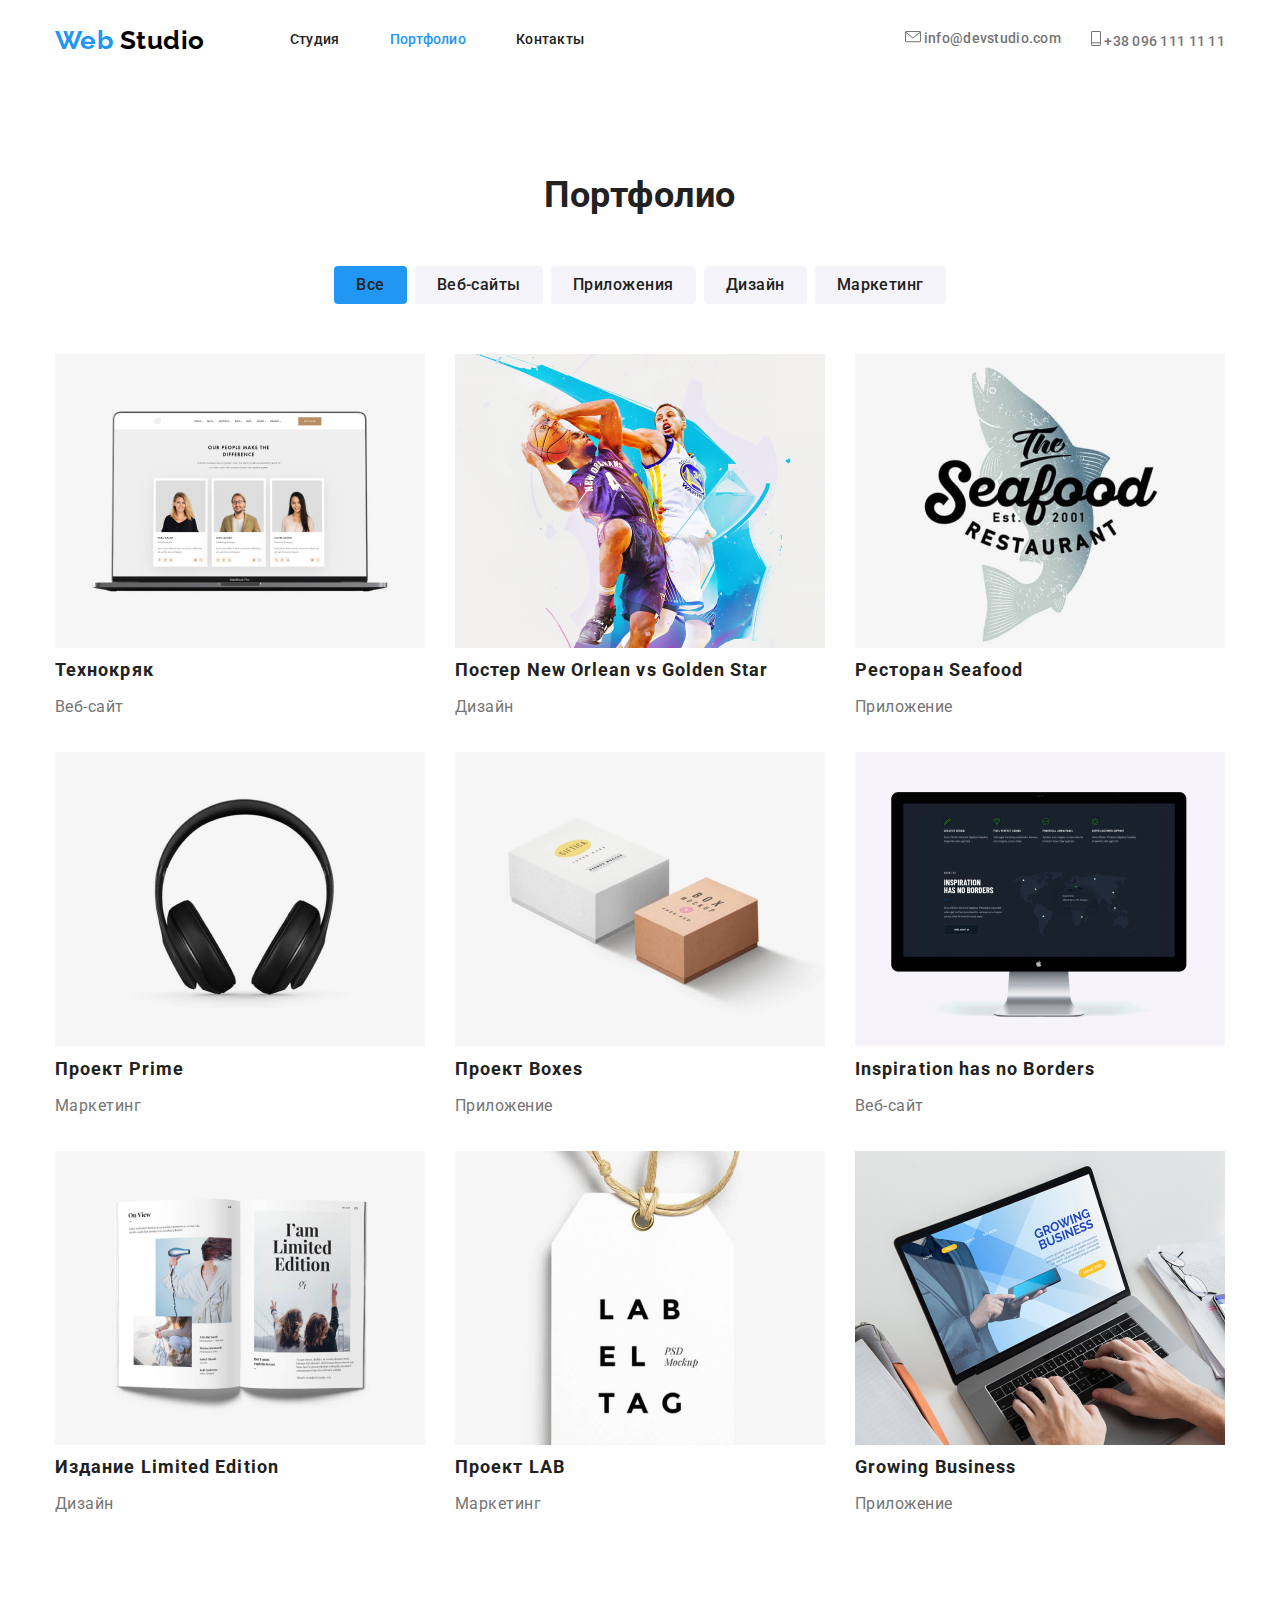
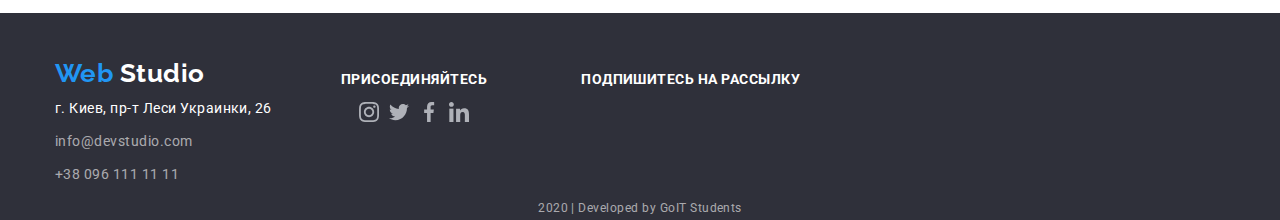
==== portfolio.html @ 393dbb8f "Копия ДЗ-3" ====
<!DOCTYPE html>
<html lang="en">

<head>
    <meta charset="UTF-8">
    <meta name="viewport" content="width=device-width, initial-scale=1.0">
    <link
        href="https://fonts.googleapis.com/css2?family=Raleway:wght@400;700&family=Roboto:wght@400;500;700;900&display=swap"
        rel="stylesheet">
    <link rel="stylesheet"
        href="https://cdnjs.cloudflare.com/ajax/libs/modern-normalize/0.6.0/modern-normalize.min.css">
    <link rel="stylesheet" href="./css/styles.css">
    <title>Web Studio</title>
</head>

<body>
    <!--Шапка страницы-->
    <header>
        <!--Главная навигация-->
        <nav class="container main-nav">
            <a href="/" class="logo text"><span class="logo-accent">Web</span> Studio</a>
            <ul class="site-nav list">
                <li class="item"><a href="./index.html" class="link text">Студия</a></li>
                <li class="item"><a href="./portfolio.html" class="link current text">Портфолио</a></li>
                <li class="item"><a href="" class="link text">Контакты</a></li>
            </ul>
            <address class="address">
                <a href="mailto:info@devstudio.com" class="address-link text">
                    <img src="./images/envelope.svg" alt="e-mail">
                    info@devstudio.com</a>
                <a href="tel:+380961111111" class="address-link text">
                    <img src="./images/Vector.svg" alt="mobile">
                    +38 096 111 11 11
                </a>
            </address>
        </nav>
    </header>
    <!--Основной контент-->
    <main>
        <!--Фильтр-->
        <section class="section">
            <div class="container">
                <!--Скрытый заголовок-->
                <h1 class="section-title">Портфолио</h1>
                <!--Список фильтров-->
                <ul class="filter list">
                    <li class="item"><button type="button" class="btn active">Все</button>
                    </li>
                    <li class="item"><button type="button" class="btn">Веб-сайты</button>
                    </li>
                    <li class="item"><button type="button" class="btn">Приложения</button></li>
                    <li class="item"><button type="button" class="btn">Дизайн</button>
                    </li>
                    <li class="item"><button type="button" class="btn">Маркетинг</button>
                    </li>
                </ul>
                <!--Список проектов-->
                <ul class="projects list">
                    <li class="item">
                        <a href="/" class="text">
                            <img src="./images/project1.jpg" alt="team">
                            <h2 class="projects-title">Технокряк</h2>
                            <p class="projects-filter">Веб-сайт</p>
                            <p class="projects-text">Технокряк это современная площадка распространения коронавируса.
                                Компании
                                используют эту
                                платформу для цифрового
                                шпионажа и атак на защищённые сервера конкурентов.</p>
                        </a>
                    </li>
                    <li class="item">
                        <a href="/" class="text">
                            <img src="./images/project2.jpg" alt="basketball">
                            <h2 class="projects-title">Постер New Orlean vs Golden Star</h2>
                            <p class="projects-filter">Дизайн</p>
                            <p class="projects-text">Технокряк это современная площадка распространения коронавируса.
                                Компании
                                используют эту
                                платформу для цифрового шпионажа и атак на защищённые сервера конкурентов.
                            </p>
                        </a>
                    </li>
                    <li class="item">
                        <a href="/" class="text">
                            <img src="./images/project3.jpg" alt="restaurant">
                            <h2 class="projects-title">Ресторан Seafood</h2>
                            <p class="projects-filter">Приложение</p>
                            <p class="projects-text">Технокряк это современная площадка распространения коронавируса.
                                Компании
                                используют эту
                                платформу для цифрового шпионажа и атак на защищённые сервера конкурентов.
                            </p>
                        </a>
                    </li>
                    <li class="item">
                        <a href="/" class="text">
                            <img src="./images/project4.jpg" alt="headphone">
                            <h2 class="projects-title">Проект Prime</h2>
                            <p class="projects-filter">Маркетинг</p>
                            <p class="projects-text">Технокряк это современная площадка распространения коронавируса.
                                Компании
                                используют эту
                                платформу для цифрового шпионажа и атак на защищённые сервера конкурентов.
                            </p>
                        </a>
                    </li>
                    <li class="item">
                        <a href="/" class="text">
                            <img src="./images/project5.jpg" alt="box">
                            <h2 class="projects-title">Проект Boxes</h2>
                            <p class="projects-filter">Приложение</p>
                            <p class="projects-text">Технокряк это современная площадка распространения коронавируса.
                                Компании
                                используют эту
                                платформу для цифрового шпионажа и атак на защищённые сервера конкурентов.
                            </p>
                        </a>
                    </li>
                    <li class="item">
                        <a href="/" class="text">
                            <img src="./images/project6.jpg" alt="monitor">
                            <h2 class="projects-title">Inspiration has no Borders</h2>
                            <p class="projects-filter">Веб-сайт</p>
                            <p class="projects-text">Технокряк это современная площадка распространения коронавируса.
                                Компании
                                используют эту
                                платформу для цифрового шпионажа и атак на защищённые сервера конкурентов.
                            </p>
                        </a>
                    </li>
                    <li class="item">
                        <a href="/" class="text">
                            <img src="./images/project7.jpg" alt="book">
                            <h2 class="projects-title">Издание Limited Edition</h2>
                            <p class="projects-filter">Дизайн</p>
                            <p class="projects-text">Технокряк это современная площадка распространения коронавируса.
                                Компании
                                используют эту
                                платформу для цифрового шпионажа и атак на защищённые сервера конкурентов.
                            </p>
                        </a>
                    </li>
                    <li class="item">
                        <a href="/" class="text">
                            <img src="./images/project8.jpg" alt="label">
                            <h2 class="projects-title">Проект LAB</h2>
                            <p class="projects-filter">Маркетинг</p>
                            <p class="projects-text">Технокряк это современная площадка распространения коронавируса.
                                Компании
                                используют эту
                                платформу для цифрового шпионажа и атак на защищённые сервера конкурентов.
                            </p>
                        </a>
                    </li>
                    <li class="item">
                        <a href="/" class="text">
                            <img src="./images/project9.jpg" alt="notebook">
                            <h2 class="projects-title">Growing Business</h2>
                            <p class="projects-filter">Приложение</p>
                            <p class="projects-text">Технокряк это современная площадка распространения коронавируса.
                                Компании
                                используют эту
                                платформу для цифрового шпионажа и атак на защищённые сервера конкурентов.
                            </p>
                        </a>
                    </li>
                </ul>
            </div>
        </section>
    </main>
    <!--Подвал страницы-->
    <footer class="footer">
        <div class="container">
            <div class="footer-flex">
                <!--левая часть футера-->
                <div class="left">
                    <a href="/" class="footer-logo text"><span class="logo-accent">Web</span> Studio</a>
                    <address class="footer-adress">
                        г. Киев, пр-т Леси Украинки, 26
                    </address>
                    <address class="footer-adress">
                        <a href="mailto:info@devstudio.com" class="footer-address-link text">info@devstudio.com</a>
                    </address>
                    <address class="footer-adress">
                        <a href="tel:+380961111111" class="footer-address-link text">+38 096 111 11 11</a>
                    </address>
                </div>
                <!--Средняя часть футера-->
                <div class="middle">
                    <p class="footer-title">Присоединяйтесь</p>
                    <!--Список соц.сетей-->
                    <ul class="social-links list">
                        <li class="item">
                            <a href="https://www.instagram.com/" class="link">
                                <img src="./images/instagram.svg" alt="instagram">
                            </a>
                        </li>
                        <li class="item">
                            <a href="https://twitter.com/" class="link">
                                <img src="./images/twitter.svg" alt="twitter">
                            </a>
                        </li>
                        <li class="item">
                            <a href="https://facebook.com/" class="link">
                                <img src="./images/facebook.svg" alt="facebook">
                            </a>
                        </li>
                        <li class="item">
                            <a href="https://linkedin.com/" class="link">
                                <img src="./images/linkedin.svg" alt="linkedin">
                            </a>
                        </li>
                    </ul>
                </div>
                <!--Правая часть футера-->
                <div>
                    <p class="footer-title">Подпишитесь на рассылку</p>
                </div>
            </div>
            <p class="footer-text">2020 | Developed by GoIT Students</p>

        </div>
    </footer>
</body>

</html>
---- css/styles.css ----
/* цвет заголовков чёрный #212121; */
/* цвет текста #757575;*/
/* цвет заголовков белый, цвет текста на кнопках и основной цвет фона #FFFFFF;  */
/* акцент и цвет ховера #2196F3; */
/* вторичный цвет фона #F5F4FA; */
/* цвет футера #2F303A; */
/* прозрачный фон rgba(47, 48, 58, 0.8); */
/* цвет текста в футере rgba(255, 255, 255, 0.6); */

:root {
  --main-text-color: #757575;
  --primary-text-color-and-background: #ffffff;
  --title-text-color: #212121;
  --accent-button-and-hover-color: #2196f3;
  --background-color-second: #f5f4fa;
  --opacity-background-color: rgba(47, 48, 58, 0.8);
  --footer-color: #2f303a;
  --footer-text-color: rgba(255, 255, 255, 0.6);
}

body {
  margin: 0;
  background-color: var(--primary-text-color-and-background);
  color: var(--main-text-color);
  font-family: Roboto, sans-serif;
  letter-spacing: 0.03em;
}
/*Utilities*/
.container {
  margin-left: auto;
  margin-right: auto;
  padding-left: 15px;
  padding-right: 15px;
  width: 1200px;
  /*outline: 2px solid tomato;*/
}

.list {
  margin: 0;
  padding: 0;
  list-style: none;
}

.text {
  text-decoration: none;
}

/*logo*/
.logo {
  color: #000000;
  font-family: Raleway, sans-serif;
  font-weight: 700;
  font-size: 26px;
  line-height: 1.19;
}
.logo-accent {
  color: var(--accent-button-and-hover-color);
}

/*site navigation*/
.main-nav {
  display: flex;
  align-items: center;
}

.site-nav {
  display: flex;
  margin-left: 85px;
}
.site-nav .item + .item {
  margin-left: 50px;
}
/*
.site-nav .item:not(:last-child) {
  margin-right: 50px;
}
*/
.site-nav .link {
  display: block;
  padding-top: 32px;
  padding-bottom: 32px;

  color: var(--title-text-color);
  font-weight: 500;
  font-size: 14px;
  line-height: 1.14;
  letter-spacing: 0.02em;
}
.site-nav .link:hover,
.site-nav .link:focus {
  color: var(--accent-button-and-hover-color);
}
.site-nav .link.current {
  color: var(--accent-button-and-hover-color);
}

/*address*/
.address {
  display: flex;
  margin-left: auto;
}

.address-link {
  color: var(--main-text-color);
  font-style: normal;
  font-weight: 500;
  font-size: 14px;
  line-height: 1.14;
  letter-spacing: 0.02em;
}
.address-link:hover,
.address-link:focus {
  color: var(--accent-button-and-hover-color);
}

.address-link + .address-link {
  margin-left: 30px;
}

/*banner*/
.banner {
  text-align: center;
}

.banner-title {
  margin-top: 0;
  margin-bottom: 30px;

  color: var(--primary-text-color-and-background);

  font-weight: 900;
  font-size: 44px;
  line-height: 1.36;
  text-align: center;
  letter-spacing: 0.06em;
  text-transform: uppercase;

  /*outline: 2px solid tomato;*/
}
.button {
  display: inline-block;
  border: 1px solid transparent;
  border-radius: 4px;
  padding: 10px 32px;
  min-width: 200px;

  color: var(--primary-text-color-and-background);
  background-color: var(--accent-button-and-hover-color);

  font-weight: 700;
  font-size: 16px;
  line-height: 1.87;
  letter-spacing: 0.06em;
}

/*section*/
.section {
  padding-top: 94px;
  padding-bottom: 94px;
}

.section.one-padding {
  padding-top: 94px;
  padding-bottom: 0;
}

.section-title {
  margin-top: 0;
  margin-bottom: 50px;

  color: var(--title-text-color);
  font-weight: 700;
  font-size: 36px;
  line-height: 1.17;
  text-align: center;
}

/*features*/
.feature-list {
  display: flex;
}
.feature-list .item + .item {
  margin-left: 30px;
}
.feature-list .title {
  margin-top: 0;
  margin-bottom: 10px;

  color: var(--title-text-color);
  font-weight: 700;
  font-size: 14px;
  line-height: 1.14;
  text-transform: uppercase;
}
.feature-list .text {
  margin-top: 0;
  margin-bottom: 0;

  font-size: 14px;
  line-height: 1.71;
}

/*work*/
.work-list {
  display: flex;
}
.work-list .item + .item {
  margin-left: 30px;
}
.work-list .title {
  display: inline-block;
  margin-top: 0;
  margin-bottom: 0;
  padding: 27px 72px;
  min-width: 370px;

  color: var(--primary-text-color-and-background);
  background-color: var(--opacity-background-color);

  font-weight: 700;
  font-size: 14px;
  line-height: 1.14;
  text-transform: uppercase;
}

/*team*/
.section.background {
  background-color: var(--background-color-second);
}
.team-list {
  display: flex;
  text-align: center;
}
.team-list .item + .item {
  margin-left: 30px;
}
.team-list .title {
  margin-top: 0;
  margin-bottom: 10px;

  color: var(--title-text-color);

  font-weight: 500;
  font-size: 16px;
  line-height: 1.19;
}
.team-list .text {
  margin-top: 0;
  margin-bottom: 16px;

  font-size: 16px;
  line-height: 1.19;
}
/*social-links*/
.social-links {
  display: flex;
  justify-content: center;
}
.social-links .item + .item {
  margin-left: 10px;
}
.social-links .link {
  display: block;
}
.social-links .link:hover,
.social-links .link:focus {
  background-color: var(--accent-button-and-hover-color);
}

/*clients*/

.clients {
  display: flex;
}
.clients .item {
  display: block;
  min-width: 170px;
  padding: 22px 41px;
  border: 1px solid #afb1b8;
  border-radius: 4px;
}
.clients .item + .item {
  margin-left: 30px;
}

.clients .img {
  display: block;
}

/*footer*/
.footer {
  padding-top: 45px;
  color: var(--primary-text-color-and-background);
  background-color: var(--footer-color);
}
.footer-flex {
  display: flex;
}
.footer-flex .left {
  margin-right: 69px;
}
.footer-logo {
  display: block;
  margin-bottom: 8px;
  color: var(--primary-text-color-and-background);
  font-family: Raleway, sans-serif;
  font-weight: 700;
  font-size: 26px;
  line-height: 1.19;
}
.footer-adress {
  display: block;
  margin-bottom: 9px;
  font-style: normal;
  font-size: 14px;
  line-height: 1.71;
}
.footer-address-link {
  color: var(--footer-text-color);
}
.footer-address-link:hover,
.footer-address-link:focus {
  color: var(--accent-button-and-hover-color);
}
.footer-flex .middle {
  margin-right: 94px;
}
.footer-title {
  font-weight: 700;
  font-size: 14px;
  line-height: 1.14;
  text-transform: uppercase;
}
.footer-text {
  margin-top: 0;
  margin-bottom: 0;
  color: var(--footer-text-color);
  font-size: 12px;
  line-height: 2;
  text-align: center;
}

/*portfolio*/

/*filter*/
.filter {
  display: flex;
  justify-content: center;
  margin-bottom: 50px;
}

.btn {
  border: none;
  border-radius: 4px;
  padding: 6px 22px;
  color: var(--title-text-color);
  background-color: var(--background-color-second);
  font-family: inherit;
  font-weight: 500;
  font-size: 16px;
  line-height: 1.62;
  letter-spacing: inherit;
}
.btn:hover,
.btn:focus {
  color: var(--primary-text-color-and-background);
  background-color: var(--accent-button-and-hover-color);
}

.btn.active {
  background-color: var(--accent-button-and-hover-color);
}
.filter .item + .item {
  margin-left: 8px;
}

/*projects*/

.projects {
  display: flex;
  flex-wrap: wrap;
}
.projects .item {
  width: calc((100% - 60px) / 3);
  margin-right: 30px;
  margin-bottom: 30px;
}
.projects .item:nth-child(3n) {
  margin-right: 0;
}
.projects .item:nth-last-child(-n + 3) {
  margin-bottom: 0;
}
/*Alternarive*/
/*
.projects .item:not(:nth-child(3n))
.projects .item:not(:nth-last-child(-n + 3))

*/
.projects-title {
  margin-top: 0;
  margin-bottom: 4px;

  color: var(--title-text-color);

  font-weight: 700;
  font-size: 18px;
  line-height: 2;
  letter-spacing: 0.06em;
}
.projects-filter {
  margin-top: 0;
  margin-bottom: 0;

  color: var(--main-text-color);
  font-size: 16px;
  line-height: 1.87;
}
.projects-text {
  display: none;
  margin-top: 0;
  margin-bottom: 0;

  color: var(--primary-text-color-and-background);
  font-size: 18px;
  line-height: 1.56;
}
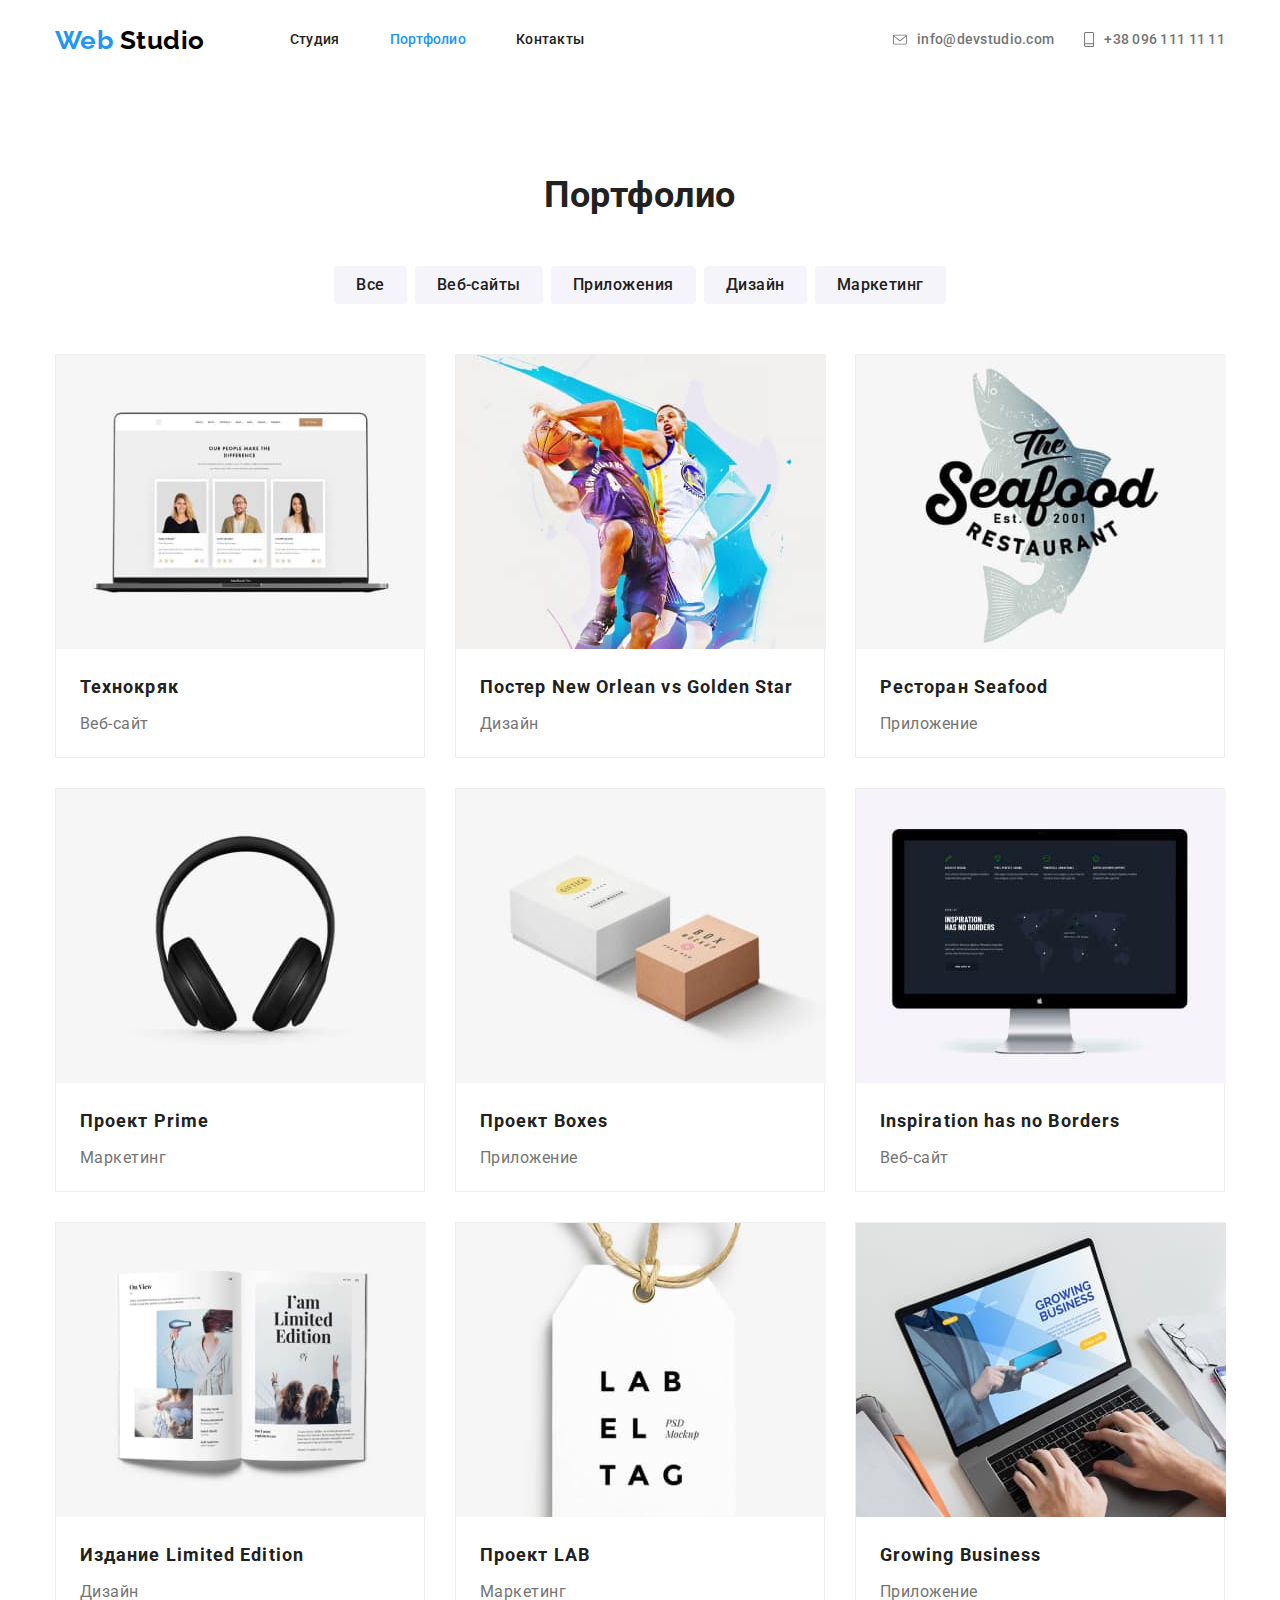
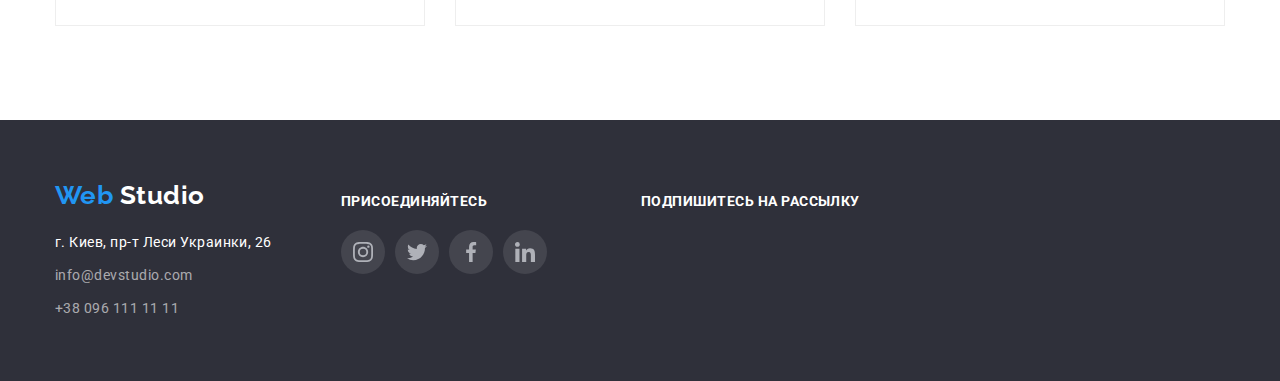
==== commit edfd2645: "HW-4-final" ====
--- a/portfolio.html
+++ b/portfolio.html
@@ -26,10 +26,14 @@
             </ul>
             <address class="address">
                 <a href="mailto:info@devstudio.com" class="address-link text">
-                    <img src="./images/envelope.svg" alt="e-mail">
+                    <svg class="icon-mail">
+                        <use href="./images/sprite.svg#icon-e-mail"></use>
+                    </svg>
                     info@devstudio.com</a>
                 <a href="tel:+380961111111" class="address-link text">
-                    <img src="./images/Vector.svg" alt="mobile">
+                    <svg class="icon-mobile">
+                        <use href="./images/sprite.svg#icon-mobile"></use>
+                    </svg>
                     +38 096 111 11 11
                 </a>
             </address>
@@ -44,7 +48,7 @@
                 <h1 class="section-title">Портфолио</h1>
                 <!--Список фильтров-->
                 <ul class="filter list">
-                    <li class="item"><button type="button" class="btn active">Все</button>
+                    <li class="item"><button type="button" class="btn">Все</button>
                     </li>
                     <li class="item"><button type="button" class="btn">Веб-сайты</button>
                     </li>
@@ -56,11 +60,12 @@
                 </ul>
                 <!--Список проектов-->
                 <ul class="projects list">
-                    <li class="item">
-                        <a href="/" class="text">
-                            <img src="./images/project1.jpg" alt="team">
-                            <h2 class="projects-title">Технокряк</h2>
-                            <p class="projects-filter">Веб-сайт</p>
+                    <li class="projects-item">
+                        <a href="/" class="project-links project1 text">
+                            <div class="project-bottom">
+                                <h2 class="projects-title">Технокряк</h2>
+                                <p class="projects-filter">Веб-сайт</p>
+                            </div>
                             <p class="projects-text">Технокряк это современная площадка распространения коронавируса.
                                 Компании
                                 используют эту
@@ -68,95 +73,103 @@
                                 шпионажа и атак на защищённые сервера конкурентов.</p>
                         </a>
                     </li>
-                    <li class="item">
-                        <a href="/" class="text">
-                            <img src="./images/project2.jpg" alt="basketball">
-                            <h2 class="projects-title">Постер New Orlean vs Golden Star</h2>
-                            <p class="projects-filter">Дизайн</p>
-                            <p class="projects-text">Технокряк это современная площадка распространения коронавируса.
-                                Компании
-                                используют эту
-                                платформу для цифрового шпионажа и атак на защищённые сервера конкурентов.
-                            </p>
-                        </a>
-                    </li>
-                    <li class="item">
-                        <a href="/" class="text">
-                            <img src="./images/project3.jpg" alt="restaurant">
-                            <h2 class="projects-title">Ресторан Seafood</h2>
-                            <p class="projects-filter">Приложение</p>
-                            <p class="projects-text">Технокряк это современная площадка распространения коронавируса.
-                                Компании
-                                используют эту
-                                платформу для цифрового шпионажа и атак на защищённые сервера конкурентов.
-                            </p>
-                        </a>
-                    </li>
-                    <li class="item">
-                        <a href="/" class="text">
-                            <img src="./images/project4.jpg" alt="headphone">
-                            <h2 class="projects-title">Проект Prime</h2>
-                            <p class="projects-filter">Маркетинг</p>
-                            <p class="projects-text">Технокряк это современная площадка распространения коронавируса.
-                                Компании
-                                используют эту
-                                платформу для цифрового шпионажа и атак на защищённые сервера конкурентов.
-                            </p>
-                        </a>
-                    </li>
-                    <li class="item">
-                        <a href="/" class="text">
-                            <img src="./images/project5.jpg" alt="box">
-                            <h2 class="projects-title">Проект Boxes</h2>
-                            <p class="projects-filter">Приложение</p>
-                            <p class="projects-text">Технокряк это современная площадка распространения коронавируса.
-                                Компании
-                                используют эту
-                                платформу для цифрового шпионажа и атак на защищённые сервера конкурентов.
-                            </p>
-                        </a>
-                    </li>
-                    <li class="item">
-                        <a href="/" class="text">
-                            <img src="./images/project6.jpg" alt="monitor">
-                            <h2 class="projects-title">Inspiration has no Borders</h2>
-                            <p class="projects-filter">Веб-сайт</p>
-                            <p class="projects-text">Технокряк это современная площадка распространения коронавируса.
-                                Компании
-                                используют эту
-                                платформу для цифрового шпионажа и атак на защищённые сервера конкурентов.
-                            </p>
-                        </a>
-                    </li>
-                    <li class="item">
-                        <a href="/" class="text">
-                            <img src="./images/project7.jpg" alt="book">
-                            <h2 class="projects-title">Издание Limited Edition</h2>
-                            <p class="projects-filter">Дизайн</p>
-                            <p class="projects-text">Технокряк это современная площадка распространения коронавируса.
-                                Компании
-                                используют эту
-                                платформу для цифрового шпионажа и атак на защищённые сервера конкурентов.
-                            </p>
-                        </a>
-                    </li>
-                    <li class="item">
-                        <a href="/" class="text">
-                            <img src="./images/project8.jpg" alt="label">
-                            <h2 class="projects-title">Проект LAB</h2>
-                            <p class="projects-filter">Маркетинг</p>
-                            <p class="projects-text">Технокряк это современная площадка распространения коронавируса.
-                                Компании
-                                используют эту
-                                платформу для цифрового шпионажа и атак на защищённые сервера конкурентов.
-                            </p>
-                        </a>
-                    </li>
-                    <li class="item">
-                        <a href="/" class="text">
-                            <img src="./images/project9.jpg" alt="notebook">
-                            <h2 class="projects-title">Growing Business</h2>
-                            <p class="projects-filter">Приложение</p>
+                    <li class="projects-item">
+                        <a href="/" class="project-links project2 text">
+                            <div class="project-bottom">
+                                <h2 class="projects-title">Постер New Orlean vs Golden Star</h2>
+                                <p class="projects-filter">Дизайн</p>
+                            </div>
+                            <p class="projects-text">Технокряк это современная площадка распространения коронавируса.
+                                Компании
+                                используют эту
+                                платформу для цифрового шпионажа и атак на защищённые сервера конкурентов.
+                            </p>
+                        </a>
+                    </li>
+                    <li class="projects-item">
+                        <a href="/" class="project-links project3 text">
+                            <div class="project-bottom">
+                                <h2 class="projects-title">Ресторан Seafood</h2>
+                                <p class="projects-filter">Приложение</p>
+                            </div>
+                            <p class="projects-text">Технокряк это современная площадка распространения коронавируса.
+                                Компании
+                                используют эту
+                                платформу для цифрового шпионажа и атак на защищённые сервера конкурентов.
+                            </p>
+                        </a>
+                    </li>
+                    <li class="projects-item">
+                        <a href="/" class="project-links project4 text">
+                            <div class="project-bottom">
+                                <h2 class="projects-title">Проект Prime</h2>
+                                <p class="projects-filter">Маркетинг</p>
+                            </div>
+                            <p class="projects-text">Технокряк это современная площадка распространения коронавируса.
+                                Компании
+                                используют эту
+                                платформу для цифрового шпионажа и атак на защищённые сервера конкурентов.
+                            </p>
+                        </a>
+                    </li>
+                    <li class="projects-item">
+                        <a href="/" class="project-links project5 text">
+                            <div class="project-bottom">
+                                <h2 class="projects-title">Проект Boxes</h2>
+                                <p class="projects-filter">Приложение</p>
+                            </div>
+                            <p class="projects-text">Технокряк это современная площадка распространения коронавируса.
+                                Компании
+                                используют эту
+                                платформу для цифрового шпионажа и атак на защищённые сервера конкурентов.
+                            </p>
+                        </a>
+                    </li>
+                    <li class="projects-item">
+                        <a href="/" class="project-links project6 text">
+                            <div class="project-bottom">
+                                <h2 class="projects-title">Inspiration has no Borders</h2>
+                                <p class="projects-filter">Веб-сайт</p>
+                            </div>
+                            <p class="projects-text">Технокряк это современная площадка распространения коронавируса.
+                                Компании
+                                используют эту
+                                платформу для цифрового шпионажа и атак на защищённые сервера конкурентов.
+                            </p>
+                        </a>
+                    </li>
+                    <li class="projects-item">
+                        <a href="/" class="project-links project7 text">
+                            <div class="project-bottom">
+                                <h2 class="projects-title">Издание Limited Edition</h2>
+                                <p class="projects-filter">Дизайн</p>
+                            </div>
+                            <p class="projects-text">Технокряк это современная площадка распространения коронавируса.
+                                Компании
+                                используют эту
+                                платформу для цифрового шпионажа и атак на защищённые сервера конкурентов.
+                            </p>
+                        </a>
+                    </li>
+                    <li class="projects-item">
+                        <a href="/" class="project-links project8 text">
+                            <div class="project-bottom">
+                                <h2 class="projects-title">Проект LAB</h2>
+                                <p class="projects-filter">Маркетинг</p>
+                            </div>
+                            <p class="projects-text">Технокряк это современная площадка распространения коронавируса.
+                                Компании
+                                используют эту
+                                платформу для цифрового шпионажа и атак на защищённые сервера конкурентов.
+                            </p>
+                        </a>
+                    </li>
+                    <li class="projects-item">
+                        <a href="/" class="project-links link project9 text">
+                            <div class="project-bottom">
+                                <h2 class="projects-title">Growing Business</h2>
+                                <p class="projects-filter">Приложение</p>
+                            </div>
                             <p class="projects-text">Технокряк это современная площадка распространения коронавируса.
                                 Компании
                                 используют эту
@@ -190,24 +203,32 @@
                     <p class="footer-title">Присоединяйтесь</p>
                     <!--Список соц.сетей-->
                     <ul class="social-links list">
-                        <li class="item">
-                            <a href="https://www.instagram.com/" class="link">
-                                <img src="./images/instagram.svg" alt="instagram">
-                            </a>
-                        </li>
-                        <li class="item">
-                            <a href="https://twitter.com/" class="link">
-                                <img src="./images/twitter.svg" alt="twitter">
-                            </a>
-                        </li>
-                        <li class="item">
-                            <a href="https://facebook.com/" class="link">
-                                <img src="./images/facebook.svg" alt="facebook">
-                            </a>
-                        </li>
-                        <li class="item">
-                            <a href="https://linkedin.com/" class="link">
-                                <img src="./images/linkedin.svg" alt="linkedin">
+                        <li class="links">
+                            <a href="https://www.instagram.com/" class="footer-link">
+                                <svg class="icon-links">
+                                    <use href="./images/sprite.svg#icon-instagram"></use>
+                                </svg>
+                            </a>
+                        </li>
+                        <li class="links">
+                            <a href="https://twitter.com/" class="footer-link">
+                                <svg class="icon-links">
+                                    <use href="./images/sprite.svg#icon-twitter"></use>
+                                </svg>
+                            </a>
+                        </li>
+                        <li class="links">
+                            <a href="https://facebook.com/" class="footer-link">
+                                <svg class="icon-links">
+                                    <use href="./images/sprite.svg#icon-facebook"></use>
+                                </svg>
+                            </a>
+                        </li>
+                        <li class="links">
+                            <a href="https://linkedin.com/" class="footer-link">
+                                <svg class="icon-links">
+                                    <use href="./images/sprite.svg#icon-linkedin"></use>
+                                </svg>
                             </a>
                         </li>
                     </ul>
@@ -217,7 +238,6 @@
                     <p class="footer-title">Подпишитесь на рассылку</p>
                 </div>
             </div>
-            <p class="footer-text">2020 | Developed by GoIT Students</p>
 
         </div>
     </footer>
--- a/css/styles.css
+++ b/css/styles.css
@@ -76,7 +76,7 @@
 }
 */
 .site-nav .link {
-  display: block;
+  display: flex;
   padding-top: 32px;
   padding-bottom: 32px;
 
@@ -98,9 +98,14 @@
 .address {
   display: flex;
   margin-left: auto;
+  align-items: center;
 }
 
 .address-link {
+  display: flex;
+  align-items: center;
+  max-width: 161px;
+  height: 16px;
   color: var(--main-text-color);
   font-style: normal;
   font-weight: 500;
@@ -108,13 +113,27 @@
   line-height: 1.14;
   letter-spacing: 0.02em;
 }
+
+.address-link + .address-link {
+  margin-left: 30px;
+}
+
 .address-link:hover,
 .address-link:focus {
   color: var(--accent-button-and-hover-color);
-}
-
-.address-link + .address-link {
-  margin-left: 30px;
+  --color3: var(--accent-button-and-hover-color);
+}
+
+.icon-mail {
+  width: 16px;
+  height: 12px;
+  margin-right: 10px;
+}
+
+.icon-mobile {
+  width: 10px;
+  height: 15px;
+  margin-right: 10px;
 }
 
 /*banner*/
@@ -122,9 +141,28 @@
   text-align: center;
 }
 
+.banner .overlay {
+  height: 600px;
+  max-width: 1600px;
+  margin-left: auto;
+  margin-right: auto;
+  background-image: linear-gradient(
+      to right,
+      var(--opacity-background-color),
+      var(--opacity-background-color)
+    ),
+    url(../images/banner.jpg);
+  background-repeat: no-repeat;
+  background-position: center;
+  background-size: cover;
+}
+
 .banner-title {
   margin-top: 0;
   margin-bottom: 30px;
+  padding-top: 200px;
+  padding-left: 452px;
+  padding-right: 452px;
 
   color: var(--primary-text-color-and-background);
 
@@ -138,7 +176,7 @@
   /*outline: 2px solid tomato;*/
 }
 .button {
-  display: inline-block;
+  display: inline-flex;
   border: 1px solid transparent;
   border-radius: 4px;
   padding: 10px 32px;
@@ -179,6 +217,46 @@
 .feature-list {
   display: flex;
 }
+
+.icon {
+  padding: 25px 100px;
+  margin-bottom: 30px;
+  border-radius: 4px;
+  background-color: var(--background-color-second);
+}
+
+.icon-feature {
+  display: flex;
+  width: 70px;
+  height: 70px;
+}
+
+/*.feature-list .item::before {
+  display: flex;
+  content: "";
+  height: 120px;
+  margin-bottom: 30px;
+  background-size: 70px;
+  background-repeat: no-repeat;
+  background-position: center;
+  background-color: var(--background-color-second);
+}
+.icon-antenna::before {
+  background-image: url(../images/antenna.svg);
+}
+
+.icon-clock::before {
+  background-image: url(../images/clock.svg);
+}
+
+.icon-diagram::before {
+  background-image: url(../images/diagram.svg);
+}
+
+.icon-astronaut::before {
+  background-image: url(../images/astronaut.svg);
+}
+*/
 .feature-list .item + .item {
   margin-left: 30px;
 }
@@ -204,12 +282,27 @@
 .work-list {
   display: flex;
 }
+.photo1 {
+  max-width: 370px;
+  height: 294px;
+  background-image: url(../images/desktop.jpg);
+}
+.photo2 {
+  max-width: 370px;
+  height: 294px;
+  background-image: url(../images/mobile.jpg);
+}
+.photo3 {
+  max-width: 370px;
+  height: 294px;
+  background-image: url(../images/design.jpg);
+}
 .work-list .item + .item {
   margin-left: 30px;
 }
 .work-list .title {
-  display: inline-block;
-  margin-top: 0;
+  display: inline-flex;
+  margin-top: 225px;
   margin-bottom: 0;
   padding: 27px 72px;
   min-width: 370px;
@@ -229,7 +322,41 @@
 }
 .team-list {
   display: flex;
-  text-align: center;
+}
+
+.team-list .item {
+  display: flex;
+  flex-direction: column;
+  align-items: center;
+  max-width: 270px;
+  height: 422px;
+  background-color: var(--primary-text-color-and-background);
+  box-shadow: 0px 2px 1px rgba(0, 0, 0, 0.2), 0px 1px 1px rgba(0, 0, 0, 0.14),
+    0px 1px 3px rgba(0, 0, 0, 0.12);
+  border-radius: 0px 0px 4px 4px;
+}
+
+.team-list .item::before {
+  display: flex;
+  content: "";
+  height: 260px;
+  width: 270px;
+  margin-bottom: 30px;
+  background-repeat: no-repeat;
+}
+.product-designer::before {
+  background-image: url(../images/Kucherenko.jpg);
+}
+
+.frontend-developer::before {
+  background-image: url(../images/Ivanova.jpg);
+}
+
+.marketing::before {
+  background-image: url(../images/Schevchenko.jpg);
+}
+.ui-designer::before {
+  background-image: url(../images/Nikolaev.jpg);
 }
 .team-list .item + .item {
   margin-left: 30px;
@@ -254,16 +381,34 @@
 /*social-links*/
 .social-links {
   display: flex;
+}
+
+.social-links .link {
+  display: inline-flex;
+  align-items: center;
   justify-content: center;
-}
-.social-links .item + .item {
-  margin-left: 10px;
-}
-.social-links .link {
-  display: block;
-}
+  width: 44px;
+  height: 44px;
+  border-radius: 50%;
+  box-shadow: none;
+}
+
+.icon-links {
+  display: flex;
+  width: 20px;
+  height: 20px;
+}
+
+.social-links .links:not(:last-child) {
+  margin-right: 10px;
+}
+
 .social-links .link:hover,
 .social-links .link:focus {
+  border-radius: 50%;
+  box-shadow: none;
+  cursor: pointer;
+  --color4: #ffffff;
   background-color: var(--accent-button-and-hover-color);
 }
 
@@ -272,24 +417,39 @@
 .clients {
   display: flex;
 }
-.clients .item {
-  display: block;
+.client-link {
+  display: flex;
+  align-items: center;
+  justify-content: center;
   min-width: 170px;
   padding: 22px 41px;
   border: 1px solid #afb1b8;
   border-radius: 4px;
 }
-.clients .item + .item {
+
+.client-link:hover,
+.client-link:focus {
+  border: 1px solid var(--accent-button-and-hover-color);
+  cursor: pointer;
+  --color4: var(--accent-button-and-hover-color);
+}
+.item + .item {
   margin-left: 30px;
 }
-
-.clients .img {
-  display: block;
+.icon-clients {
+  max-width: 88px;
+  max-height: 52px;
+}
+.icon-clients:hover,
+.icon-clients:focus {
+  cursor: pointer;
+  --color4: var(--accent-button-and-hover-color);
 }
 
 /*footer*/
 .footer {
-  padding-top: 45px;
+  padding-top: 60px;
+  padding-bottom: 60px;
   color: var(--primary-text-color-and-background);
   background-color: var(--footer-color);
 }
@@ -301,7 +461,7 @@
 }
 .footer-logo {
   display: block;
-  margin-bottom: 8px;
+  margin-bottom: 20px;
   color: var(--primary-text-color-and-background);
   font-family: Raleway, sans-serif;
   font-weight: 700;
@@ -310,11 +470,14 @@
 }
 .footer-adress {
   display: block;
-  margin-bottom: 9px;
   font-style: normal;
   font-size: 14px;
   line-height: 1.71;
 }
+.footer-adress:not(:last-child) {
+  margin-bottom: 9px;
+}
+
 .footer-address-link {
   color: var(--footer-text-color);
 }
@@ -330,14 +493,27 @@
   font-size: 14px;
   line-height: 1.14;
   text-transform: uppercase;
-}
-.footer-text {
-  margin-top: 0;
-  margin-bottom: 0;
-  color: var(--footer-text-color);
-  font-size: 12px;
-  line-height: 2;
-  text-align: center;
+  margin-bottom: 20px;
+}
+
+.social-links .footer-link {
+  display: inline-flex;
+  align-items: center;
+  justify-content: center;
+  width: 44px;
+  height: 44px;
+  border-radius: 50%;
+  box-shadow: none;
+  background-color: rgba(255, 255, 255, 0.1);
+}
+
+.social-links .footer-link:hover,
+.social-links .footer-link:focus {
+  border-radius: 50%;
+  box-shadow: none;
+  cursor: pointer;
+  --color4: #ffffff;
+  background-color: var(--accent-button-and-hover-color);
 }
 
 /*portfolio*/
@@ -365,11 +541,11 @@
 .btn:focus {
   color: var(--primary-text-color-and-background);
   background-color: var(--accent-button-and-hover-color);
-}
-
-.btn.active {
-  background-color: var(--accent-button-and-hover-color);
-}
+  box-shadow: 0px 2px 2px rgba(0, 0, 0, 0.12), 0px 1px 2px rgba(0, 0, 0, 0.08),
+    0px 3px 1px rgba(0, 0, 0, 0.1);
+  border-radius: 4px;
+}
+
 .filter .item + .item {
   margin-left: 8px;
 }
@@ -380,23 +556,80 @@
   display: flex;
   flex-wrap: wrap;
 }
-.projects .item {
+.projects-item {
+  display: flex;
   width: calc((100% - 60px) / 3);
+  height: 404px;
   margin-right: 30px;
   margin-bottom: 30px;
-}
-.projects .item:nth-child(3n) {
+  border: 1px solid #eeeeee;
+}
+.projects-item:nth-child(3n) {
   margin-right: 0;
 }
-.projects .item:nth-last-child(-n + 3) {
+.projects-item:nth-last-child(-n + 3) {
   margin-bottom: 0;
 }
+
+.projects-item:hover {
+  box-shadow: 1px 4px 6px rgba(0, 0, 0, 0.16), 0px 4px 4px rgba(0, 0, 0, 0.06),
+    0px 1px 1px rgba(0, 0, 0, 0.12);
+  border: 1px solid #eeeeee;
+}
+
+.project-links::before {
+  display: flex;
+  content: "";
+  width: 370px;
+  height: 294px;
+}
+
+.projects .project1::before {
+  background-image: url(../images/project1.jpg);
+}
+
+.projects .project2::before {
+  background-image: url(../images/project2.jpg);
+}
+
+.projects .project3::before {
+  background-image: url(../images/project3.jpg);
+}
+.projects .project4::before {
+  background-image: url(../images/project4.jpg);
+}
+
+.projects .project5::before {
+  background-image: url(../images/project5.jpg);
+}
+.projects .project6::before {
+  background-image: url(../images/project6.jpg);
+}
+
+.projects .project7::before {
+  background-image: url(../images/project7.jpg);
+}
+
+.projects .project8::before {
+  background-image: url(../images/project8.jpg);
+}
+.project9::before {
+  background-image: url(../images/project9.jpg);
+}
+
 /*Alternarive*/
 /*
 .projects .item:not(:nth-child(3n))
 .projects .item:not(:nth-last-child(-n + 3))
 
 */
+
+.project-bottom {
+  display: flex;
+  flex-direction: column;
+  padding: 20px 24px;
+}
+
 .projects-title {
   margin-top: 0;
   margin-bottom: 4px;
